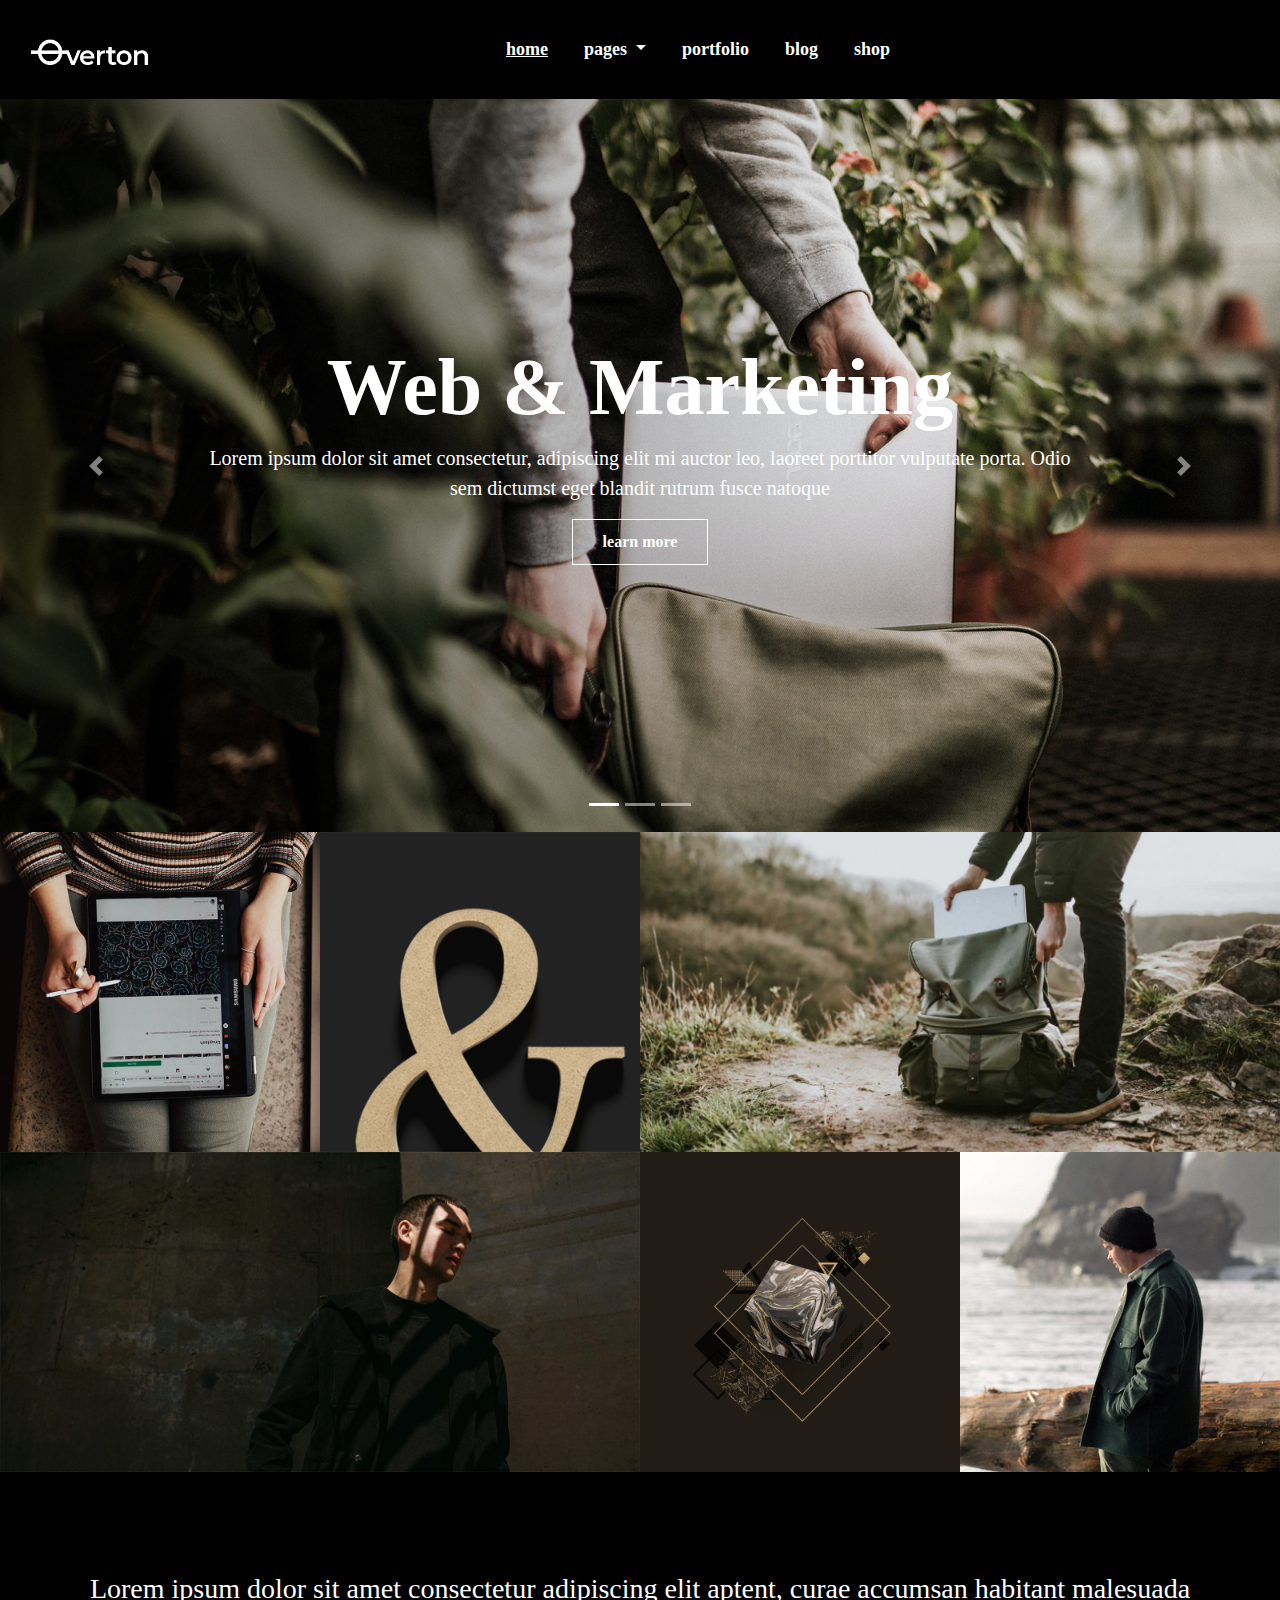
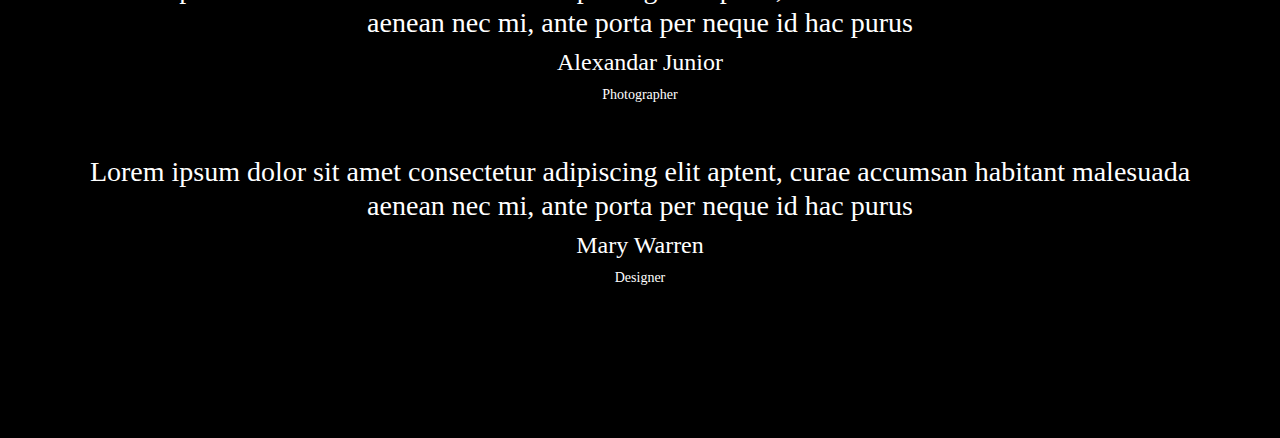
==== index.html @ 742daeb6 "Add files via upload" ====
<!doctype html>
<html>
<head>
<meta charset="utf-8">
<title>Overton</title>
<meta name="viewport" content="width=device-width, initial-scale=1.0">
<link href="css/bootstrap.min.css" rel="stylesheet">
<link href="css/bootstrap-custom.css" rel="stylesheet">
<link href="css/style.css" rel="stylesheet">
	
</head>

<body>
	
	<header>
		<div class="container-fluid">
			<nav class="navbar navbar-expand-lg navbar-light bg-light">
  				<a class="navbar-brand" href="index.html">
					<img src="img/header-logo.png" class="img-fluid" alt="Overton">
				</a>
  <button class="navbar-toggler" type="button" data-toggle="collapse" data-target="#navbar" aria-controls="navbar" aria-expanded="false" aria-label="Toggle navigation">
    <span class="navbar-toggler-icon"></span>
  </button>

  <div class="collapse navbar-collapse" id="navbar">
    <ul class="navbar-nav mx-auto">
      <li class="nav-item active">
        <a class="nav-link" href="#">Home</a>
      </li>
	  <li class="nav-item dropdown">
        <a class="nav-link dropdown-toggle" href="#" id="navbarDropdown" role="button" data-toggle="dropdown" aria-haspopup="true" aria-expanded="false">
          Pages
        </a>
        <div class="dropdown-menu" aria-labelledby="navbarDropdown">
          <a class="dropdown-item" href="#">About Us</a>
          <a class="dropdown-item" href="#">About Me</a>
          <a class="dropdown-item" href="#">About Team</a>
        </div>
      </li>
      <li class="nav-item">
        <a class="nav-link" href="#">Portfolio</a>
      </li>
      <li class="nav-item">
        <a class="nav-link" href="#">Blog</a>
      </li>
		<li class="nav-item">
        <a class="nav-link" href="#">Shop</a>
      </li>
      
      
    </ul>

  </div>
</nav>
		</div>
	</header>
	
	<section id="hero" class="d-none">
		<div class="container">
			
			<h1>Web & Marketing</h1>
			<p>Lorem ipsum dolor sit amet consectetur, adipiscing elit mi auctor leo, laoreet porttitor vulputate porta. Odio sem dictumst eget blandit rutrum fusce natoque</p>
			<a href="#" class="btn btn-light btn-rectangulo">Learn more</a>
			
		</div>
	</section>
	
	<section id="slides">
		
		<div id="carouselExampleIndicators" class="carousel slide" data-ride="carousel">
  <ol class="carousel-indicators">
    <li data-target="#carouselExampleIndicators" data-slide-to="0" class="active"></li>
    <li data-target="#carouselExampleIndicators" data-slide-to="1"></li>
    <li data-target="#carouselExampleIndicators" data-slide-to="2"></li>
  </ol>
  <div class="carousel-inner">
    <div class="carousel-item active">
      <img class="d-block w-100" src="img/slider-1.jpg" alt="Slide Overton 1">
		
		<article class="carousel-caption">
			
			<h1>Web & Marketing</h1>
			<p>Lorem ipsum dolor sit amet consectetur, adipiscing elit mi auctor leo, laoreet porttitor vulputate porta. Odio sem dictumst eget blandit rutrum fusce natoque</p>
			<a href="#" class="btn btn-light btn-rectangulo">Learn more</a>
			
		</article>
		
    </div>
    <div class="carousel-item">
      <img class="d-block w-100" src="img/slider-2.jpg" alt="Slide Overton 2">
		
		<article class="carousel-caption">
			
			<h1>Web & Marketing</h1>
			<p>Lorem ipsum dolor sit amet consectetur, adipiscing elit mi auctor leo, laoreet porttitor vulputate porta. Odio sem dictumst eget blandit rutrum fusce natoque</p>
			<a href="#" class="btn btn-light btn-rectangulo">Learn more</a>
			
		</article>
		
    </div>
    <div class="carousel-item">
      <img class="d-block w-100" src="img/slider-3.jpg" alt="Slide Overton 3">
		
		<article class="carousel-caption">
			
			<h1>Web & Marketing</h1>
			<p>Lorem ipsum dolor sit amet consectetur, adipiscing elit mi auctor leo, laoreet porttitor vulputate porta. Odio sem dictumst eget blandit rutrum fusce natoque</p>
			<a href="#" class="btn btn-light btn-rectangulo">Learn more</a>
			
		</article>
		
    </div>
  </div>
			
  <a class="carousel-control-prev" href="#carouselExampleIndicators" role="button" data-slide="prev">
    <span class="carousel-control-prev-icon" aria-hidden="true"></span>
    <span class="sr-only">Previous</span>
  </a>
  <a class="carousel-control-next" href="#carouselExampleIndicators" role="button" data-slide="next">
    <span class="carousel-control-next-icon" aria-hidden="true"></span>
    <span class="sr-only">Next</span>
  </a>
</div>
		
	</section>
	
	<section id="services">
		<div class="container">
			
			<div class="row">
				
				<article class="col-md-3 col-sm-6 col-xs-12">
				</article>
				
				<article class="col-md-3 col-sm-6 col-xs-12">
				</article>
				
				<article class="col-md-3 col-sm-6 col-xs-12">
				</article>
				
				<article class="col-md-3 col-sm-6 col-xs-12">
				</article>
				
			</div>
			
		</div>
	</section>
	
	<section id="fotos">
		<div class="container-fluid px-0">
			
			<div class="row no-gutters">
				<article class="col-md-3 col-sm-12 col-xs-12">
					<img src="img/port-img-1.jpg" class="img-fluid" alt="portafolio 1">
				</article>
				
				<article class="col-md-3 col-sm-12 col-xs-12">
					<img src="img/port-img-2.jpg" class="img-fluid" alt="portafolio 2">
				</article>
				
				<article class="col-md-6 col-sm-12 col-xs-12">
					<img src="img/port-img-3.jpg" class="img-fluid" alt="portafolio 3">
				</article>
			</div>
			
			<div class="row no-gutters">
				<article class="col-md-6 col-sm-12 col-xs-12">
					<img src="img/port-img-4.jpg" class="img-fluid" alt="portafolio 4">
				</article>
				
				<article class="col-md-3 col-sm-12 col-xs-12">
					<img src="img/port-img-5.jpg" class="img-fluid" alt="portafolio 5">
				</article>
				
				<article class="col-md-3 col-sm-12 col-xs-12">
					<img src="img/port-img-6.jpg" class="img-fluid" alt="portafolio 6">
				</article>
			</div>
			
			
			
		</div>
	</section>
	
	
	<section id="scroll">		
		<div class="container">
			
			<div class="info-scroll">
				<h3>Lorem ipsum dolor sit amet consectetur adipiscing elit aptent, curae accumsan habitant malesuada aenean nec mi, ante porta per neque id hac purus</h3>
				<h4>Alexandar Junior</h4>
				<p>Photographer</p>
				
			</div>
			<div class="info-scroll">
				<h3>Lorem ipsum dolor sit amet consectetur adipiscing elit aptent, curae accumsan habitant malesuada aenean nec mi, ante porta per neque id hac purus</h3>
				<h4>Mary Warren</h4>
				<p>Designer</p>			
			</div>
			
		</div>
	</section>
	
	
	
	
	
	<script src="js/jquery.min.js"></script>
	<script src="js/bootstrap.min.js"></script>
	
	
</body>
</html>
---- css/style.css ----
body{
	font-family: Segoe UI;
	color: #fff;
	font-size: 14px;
	background-color: #000;
}
header{
	padding: 20px 0;
}

#hero{
	background-image: url(../img/slider-3.jpg);
	background-repeat: no-repeat;
	background-position: center;
	background-size: cover;
	padding: 200px 0;
}
#hero h1{
	font-size: 80px;
	font-weight: 700;
}
#hero p{
	font-size: 20px;
}

.btn-rectangulo{
	background-color: transparent;
	border:1px solid #fff;
	color: #fff;
	border-radius: 0;
	padding: 10px 30px;
	text-transform: lowercase;
	font-weight: 600;
}
.btn-rectangulo:hover{
	background-color: #fff;
	color: #000;
}

#primera-seccion{
	/*background-color: #212121;*/
	background-image: url(../img/bg-camino.jpg);
	background-repeat: no-repeat;
	background-position: center;
	background-size: cover;
	color: #fff;
	text-align: center;
	/*height: 250px;*/
	padding: 200px 0;
	
}

#scroll{
	padding: 100px 0;
}
#scroll .info-scroll{
	text-align: center;
	margin-bottom: 50px;
}
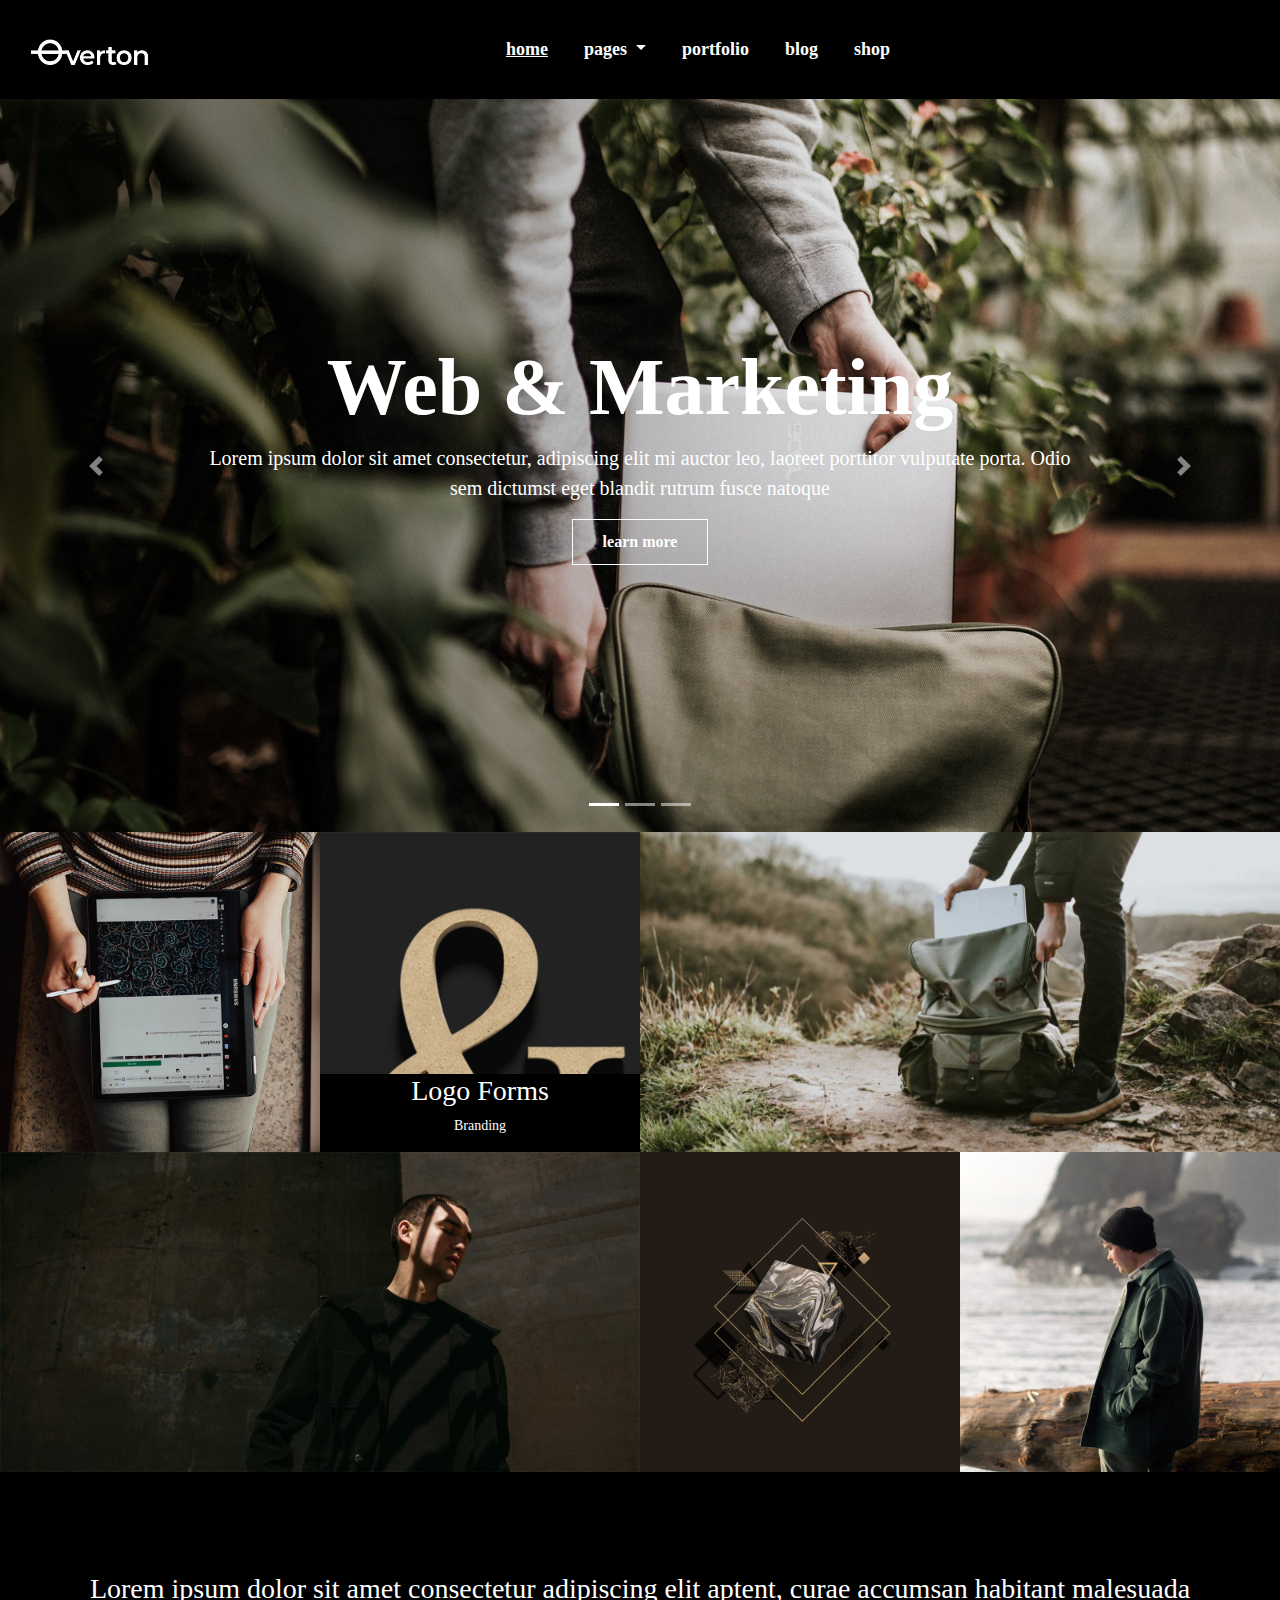
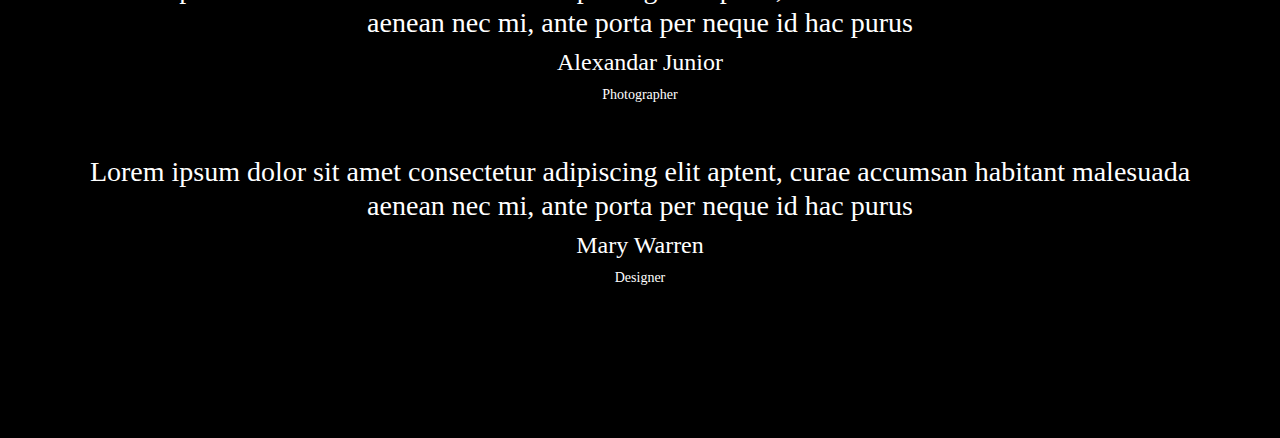
==== commit 7bcee749: "Actualización con Navbar, Carousel, SEO" ====
--- a/index.html
+++ b/index.html
@@ -35,6 +35,7 @@
           <a class="dropdown-item" href="#">About Us</a>
           <a class="dropdown-item" href="#">About Me</a>
           <a class="dropdown-item" href="#">About Team</a>
+		  <a class="dropdown-item" href="registro.html">Registro</a>
         </div>
       </li>
       <li class="nav-item">
@@ -151,11 +152,38 @@
 			
 			<div class="row no-gutters">
 				<article class="col-md-3 col-sm-12 col-xs-12">
-					<img src="img/port-img-1.jpg" class="img-fluid" alt="portafolio 1">
-				</article>
-				
-				<article class="col-md-3 col-sm-12 col-xs-12">
-					<img src="img/port-img-2.jpg" class="img-fluid" alt="portafolio 2">
+					<div class="foto">
+					
+						<img src="img/port-img-1.jpg" class="img-fluid" alt="portafolio 1">
+						
+						<div class="overlay">
+							<div class="info-foto">
+								<h3>Design Idea</h3>
+								<p>Branding</p>
+							</div>
+						</div>
+					
+					
+					</div>
+					
+					
+				</article>
+				
+				<article class="col-md-3 col-sm-12 col-xs-12" id="logo-forms">
+					<div class="foto">
+					
+						<img src="img/port-img-2.jpg" class="img-fluid" alt="portafolio 2">
+						
+						<div class="overlay bg-over-blue">
+							
+						</div>
+						<div class="info-foto">
+								<h3>Logo Forms</h3>
+								<p>Branding</p>
+							</div>
+					
+					
+					</div>
 				</article>
 				
 				<article class="col-md-6 col-sm-12 col-xs-12">
@@ -209,5 +237,17 @@
 	<script src="js/bootstrap.min.js"></script>
 	
 	
+	
+	<!-- Global site tag (gtag.js) - Google Analytics -->
+<script async src="https://www.googletagmanager.com/gtag/js?id=UA-135369845-1"></script>
+<script>
+  window.dataLayer = window.dataLayer || [];
+  function gtag(){dataLayer.push(arguments);}
+  gtag('js', new Date());
+
+  gtag('config', 'UA-135369845-1');
+</script>
+
+	
 </body>
 </html>
--- a/css/style.css
+++ b/css/style.css
@@ -59,6 +59,67 @@
 }
 
 
+.foto{
+	position: relative;
+}
+
+.overlay{
+	position: absolute;
+	top: 40%;
+	left: 0;
+	width:90%;
+	padding: 30px 40px;
+	background-color: rgba(0,0,0,0.70);
+	opacity: 0;
+	transition: all 0.3s ease-in-out;
+}
+.foto:hover .overlay{
+	opacity: 1;
+	transition: all 0.3s ease-in-out;
+}
+
+.bg-over-blue{
+	background-color: rgba(3,46,77,0.80);
+}
+#logo-forms .overlay{
+	top: 0;
+	width: 100%;
+	height: 100%;
+	opacity: 0;
+	z-index: 1;
+}
+#logo-forms .info-foto{
+	position: absolute;
+	bottom:0;
+	left: 0;
+	width: 100%;
+	text-align: center;
+	background-color: #000;
+	z-index: 2;
+}
+#logo-forms .foto:hover .overlay{
+	opacity: 1;
+	transition: all 0.3s ease-in-out;
+}
+
+
+#page-header{
+	background-color: #0c0c0c;
+	color: #fff;
+	padding: 50px 0;
+}
+#page-header h1{
+	font-size: 26px;
+}
+#content{
+	padding: 45px 0; 
+}
 
 
 
+
+
+
+
+
+
